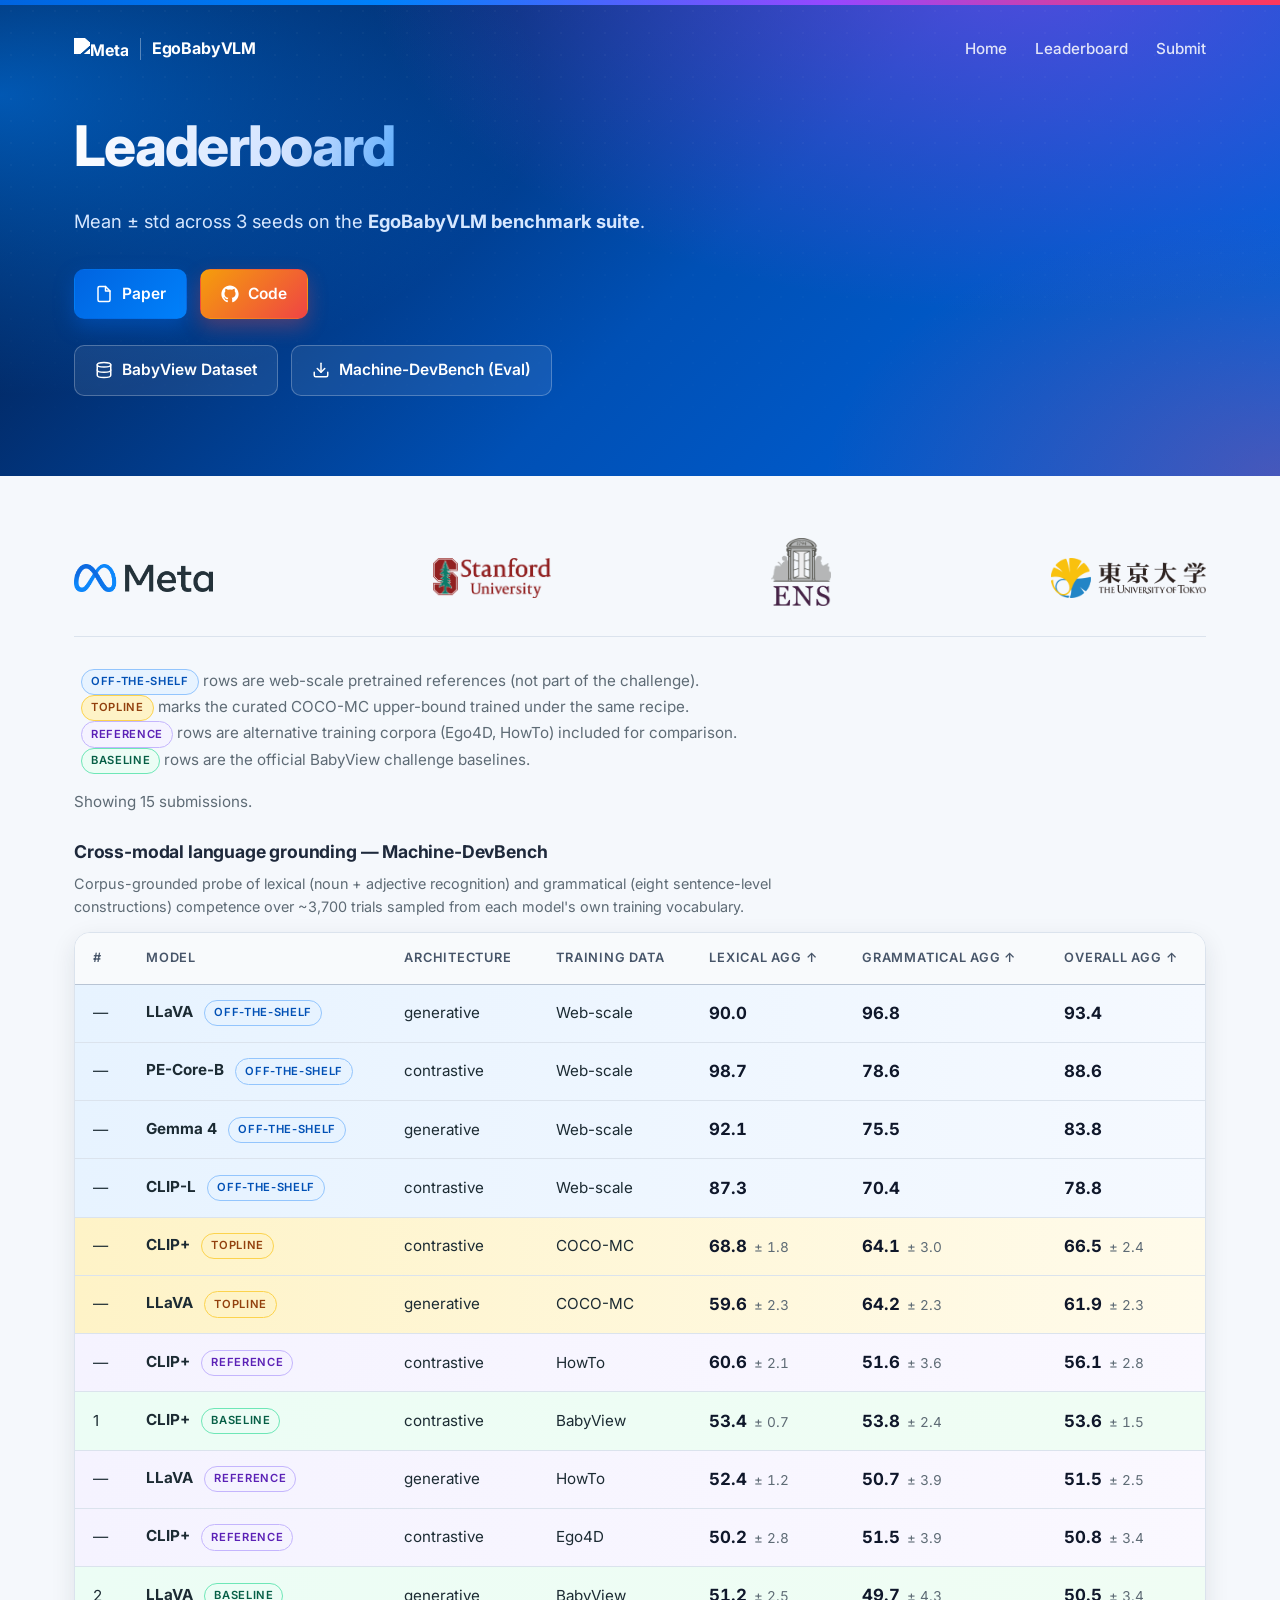
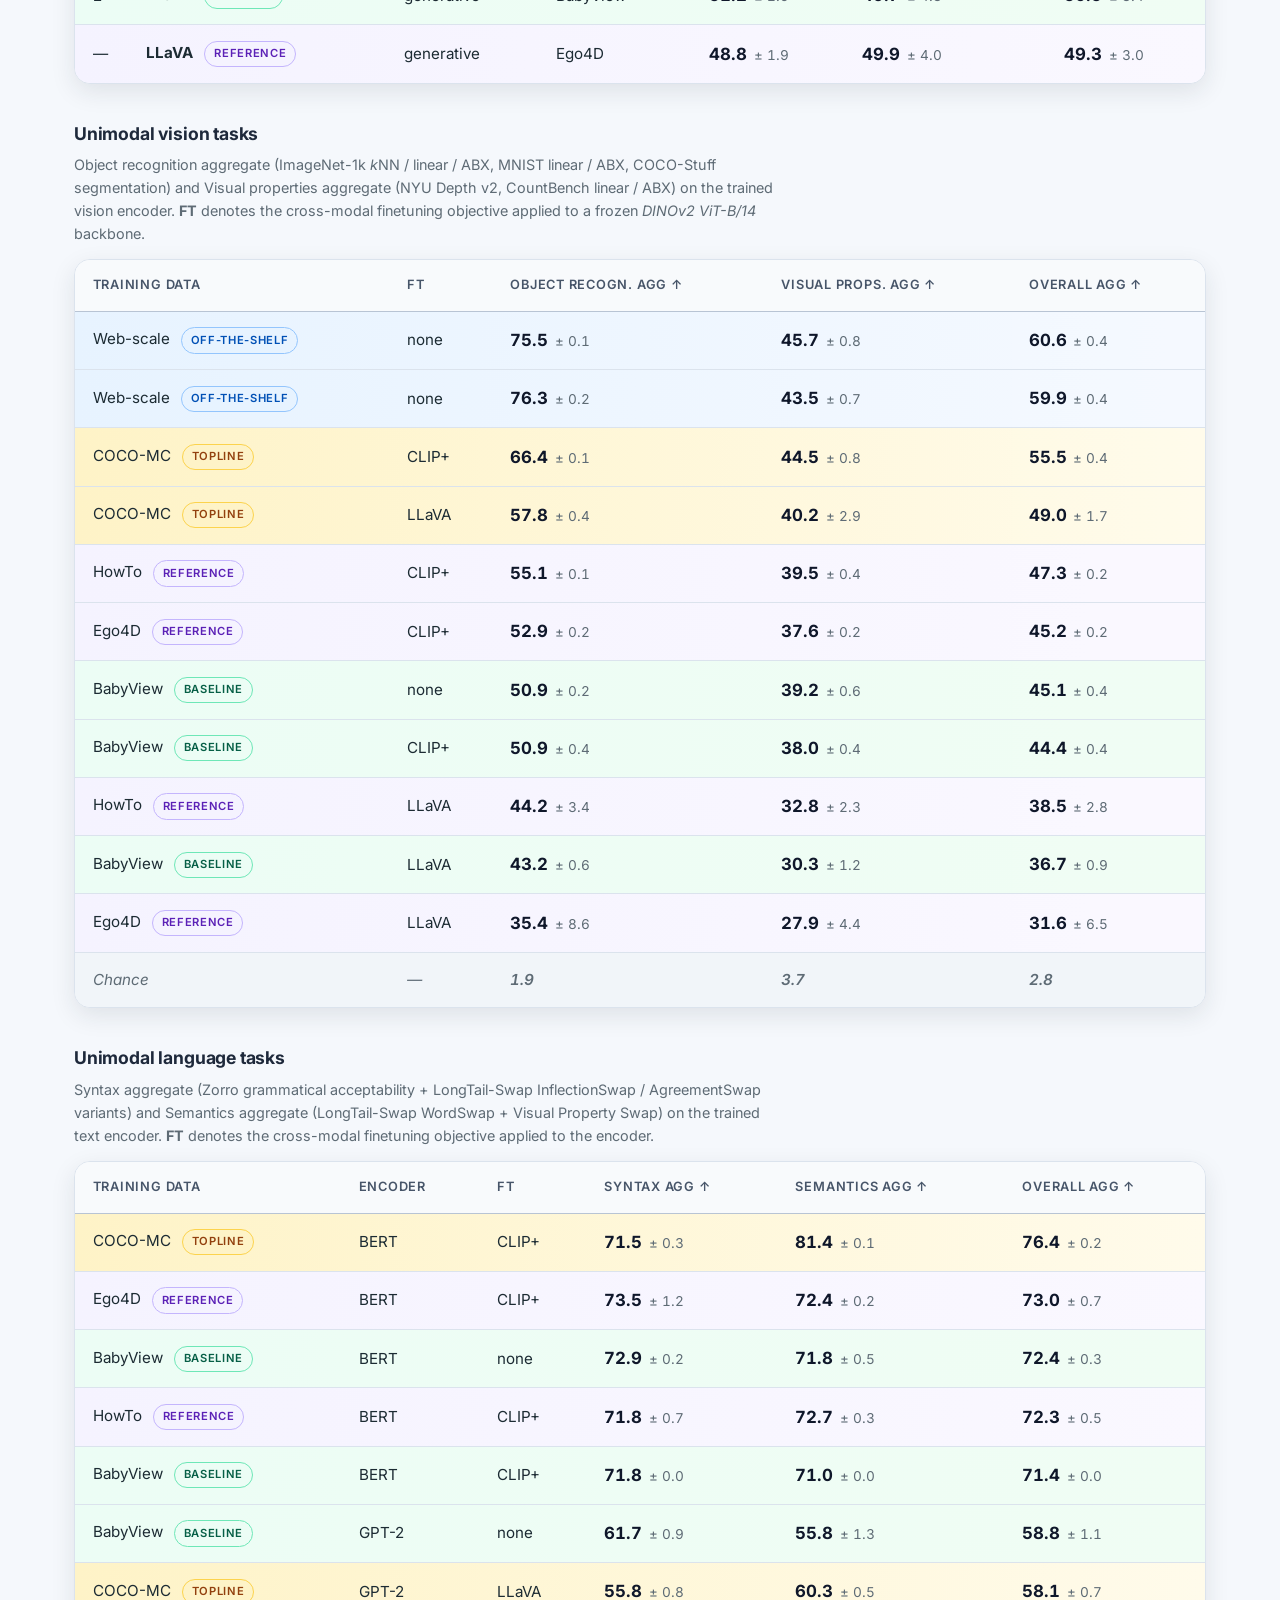
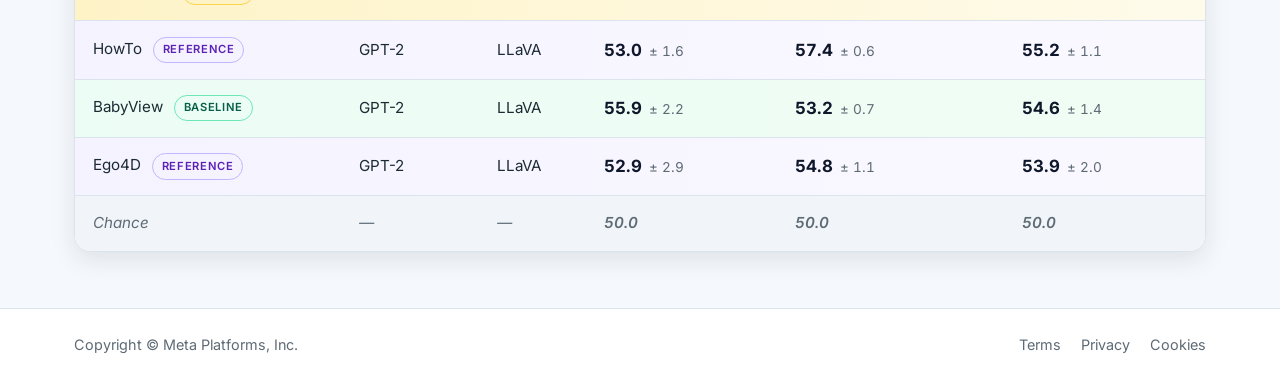
==== docs/leaderboard/leaderboard.html @ 33ce4982 "Initial public release of EgoBabyVLM Code, evaluation pipeline, baselines, and leaderboard infrastru" ====
<!DOCTYPE html>
<html lang="en">
<head>
  <meta charset="UTF-8" />
  <meta name="viewport" content="width=device-width, initial-scale=1.0" />
  <title>EgoBabyVLM Leaderboard</title>
  <link rel="preconnect" href="https://fonts.googleapis.com" />
  <link rel="preconnect" href="https://fonts.gstatic.com" crossorigin />
  <link href="https://fonts.googleapis.com/css2?family=Inter:wght@400;500;600;700;800&family=JetBrains+Mono:wght@400;500&display=swap" rel="stylesheet" />
  <link rel="stylesheet" href="style.css" />
</head>
<body>
  <header class="hero">
    <div class="hero-bg" aria-hidden="true"></div>
    <div class="container hero-inner">
      <nav class="topnav">
        <span class="brand">
          <img src="resources/logo_meta.svg" alt="Meta" class="brand-meta" />
          <span class="brand-divider" aria-hidden="true"></span>
          <span class="brand-name">EgoBabyVLM</span>
        </span>
        <div class="topnav-links">
          <a href="index.html">Home</a>
          <a href="leaderboard.html">Leaderboard</a>
          <a href="submit.html">Submit</a>
        </div>
      </nav>

      <div class="hero-content">
        <h1>Leaderboard</h1>
        <p class="tagline">
          Mean &plusmn; std across 3 seeds on the
          <strong>EgoBabyVLM benchmark suite</strong>.
        </p>
        <div class="cta-stack">
          <div class="cta">
            <a class="btn btn-primary" href="https://arxiv.org/abs/2605.19130" target="_blank" rel="noopener noreferrer">
              <svg viewBox="0 0 24 24" fill="none" stroke="currentColor" stroke-width="2" stroke-linecap="round" stroke-linejoin="round" aria-hidden="true"><path d="M14 2H6a2 2 0 0 0-2 2v16a2 2 0 0 0 2 2h12a2 2 0 0 0 2-2V8z"/><polyline points="14 2 14 8 20 8"/></svg>
              Paper
            </a>
            <a class="btn btn-github" href="https://github.com/facebookresearch/egobabyvlm" target="_blank" rel="noopener noreferrer">
              <svg viewBox="0 0 24 24" fill="currentColor" aria-hidden="true"><path d="M12 .5C5.73.5.5 5.73.5 12c0 5.08 3.29 9.39 7.86 10.91.58.11.79-.25.79-.56 0-.28-.01-1.02-.02-2-3.2.7-3.88-1.54-3.88-1.54-.52-1.33-1.28-1.69-1.28-1.69-1.05-.72.08-.7.08-.7 1.16.08 1.77 1.19 1.77 1.19 1.03 1.77 2.7 1.26 3.36.96.1-.75.4-1.26.73-1.55-2.55-.29-5.24-1.28-5.24-5.69 0-1.26.45-2.29 1.18-3.1-.12-.29-.51-1.46.11-3.05 0 0 .97-.31 3.18 1.18a11.04 11.04 0 0 1 5.79 0c2.21-1.49 3.18-1.18 3.18-1.18.62 1.59.23 2.76.11 3.05.74.81 1.18 1.84 1.18 3.1 0 4.42-2.69 5.4-5.25 5.68.41.36.78 1.07.78 2.16 0 1.56-.01 2.82-.01 3.2 0 .31.21.68.8.56C20.21 21.39 23.5 17.08 23.5 12 23.5 5.73 18.27.5 12 .5z"/></svg>
              Code
            </a>
          </div>
          <div class="cta">
            <a class="btn btn-secondary" href="https://databrary.org/volume/1882" target="_blank" rel="noopener noreferrer">
              <svg viewBox="0 0 24 24" fill="none" stroke="currentColor" stroke-width="2" stroke-linecap="round" stroke-linejoin="round" aria-hidden="true"><ellipse cx="12" cy="5" rx="9" ry="3"/><path d="M3 5v14c0 1.66 4 3 9 3s9-1.34 9-3V5"/><path d="M3 12c0 1.66 4 3 9 3s9-1.34 9-3"/></svg>
              BabyView Dataset
            </a>
            <a class="btn btn-secondary" href="https://github.com/facebookresearch/egobabyvlm/releases/download/Eval-Data/MachineDevBench.tar" download>
              <svg viewBox="0 0 24 24" fill="none" stroke="currentColor" stroke-width="2" stroke-linecap="round" stroke-linejoin="round" aria-hidden="true"><path d="M21 15v4a2 2 0 0 1-2 2H5a2 2 0 0 1-2-2v-4"/><polyline points="7 10 12 15 17 10"/><line x1="12" y1="15" x2="12" y2="3"/></svg>
              Machine-DevBench (Eval)
            </a>
          </div>
        </div>
      </div>
    </div>
  </header>

  <main class="container">
    <div class="org-strip" aria-label="Affiliations">
      <img src="resources/logo_meta.png" alt="Meta" class="logo-wide logo-meta" />
      <img src="resources/logo_stanford.png" alt="Stanford University" class="logo-wide" />
      <img src="resources/logo_ens.png" alt="École Normale Supérieure" class="logo-tall" />
      <img src="resources/logo_utokyo.png" alt="The University of Tokyo" class="logo-wide" />
    </div>
    <section id="leaderboard">
      <div class="section-head">
        <p class="muted">
          <span class="pill pill-offshelf">off-the-shelf</span> rows are web-scale pretrained
          references (not part of the challenge).<br/>
          <span class="pill pill-topline">topline</span>
          marks the curated COCO-MC upper-bound trained under the same recipe.<br />
          <span class="pill pill-reference">reference</span> rows are alternative training corpora
          (Ego4D, HowTo) included for comparison.<br/>
          <span class="pill pill-baseline">baseline</span>
          rows are the official BabyView challenge baselines.
        </p>
        <p class="muted" id="lb-status" style="margin-top: 0.5rem;">Loading submissions…</p>
      </div>

      <h3 class="table-title">Cross-modal language grounding — Machine-DevBench</h3>
      <p class="muted table-subtitle">
        Corpus-grounded probe of lexical (noun + adjective recognition) and
        grammatical (eight sentence-level constructions) competence over
        ~3,700 trials sampled from each model's own training vocabulary.
      </p>
      <div class="table-wrap">
        <table class="leaderboard">
          <thead>
            <tr>
              <th>#</th>
              <th>Model</th>
              <th>Architecture</th>
              <th>Training Data</th>
              <th>Lexical Agg ↑</th>
              <th>Grammatical Agg ↑</th>
              <th>Overall Agg ↑</th>
            </tr>
          </thead>
          <tbody id="lb-multimodal"></tbody>
        </table>
      </div>

      <h3 class="table-title">Unimodal vision tasks</h3>
      <p class="muted table-subtitle">
        Object recognition aggregate (ImageNet-1k <em>k</em>NN / linear / ABX,
        MNIST linear / ABX, COCO-Stuff segmentation) and Visual properties
        aggregate (NYU Depth v2, CountBench linear / ABX) on the trained vision
        encoder.
        <strong>FT</strong> denotes the cross-modal finetuning objective
        applied to a frozen <em>DINOv2 ViT-B/14</em> backbone.
      </p>
      <div class="table-wrap">
        <table class="leaderboard">
          <thead>
            <tr>
              <th>Training Data</th>
              <th>FT</th>
              <th>Object recogn. Agg ↑</th>
              <th>Visual props. Agg ↑</th>
              <th>Overall Agg ↑</th>
            </tr>
          </thead>
          <tbody id="lb-vision">
            <tr class="chance">
              <td>Chance</td>
              <td>—</td>
              <td><span class="score">1.9</span></td>
              <td><span class="score">3.7</span></td>
              <td><span class="score">2.8</span></td>
            </tr>
          </tbody>
        </table>
      </div>

      <h3 class="table-title">Unimodal language tasks</h3>
      <p class="muted table-subtitle">
        Syntax aggregate (Zorro grammatical acceptability + LongTail-Swap
        InflectionSwap / AgreementSwap variants) and Semantics aggregate
        (LongTail-Swap WordSwap + Visual Property Swap) on the trained text
        encoder. <strong>FT</strong> denotes the cross-modal finetuning
        objective applied to the encoder.
      </p>
      <div class="table-wrap">
        <table class="leaderboard">
          <thead>
            <tr>
              <th>Training Data</th>
              <th>Encoder</th>
              <th>FT</th>
              <th>Syntax Agg ↑</th>
              <th>Semantics Agg ↑</th>
              <th>Overall Agg ↑</th>
            </tr>
          </thead>
          <tbody id="lb-language">
            <tr class="chance">
              <td>Chance</td>
              <td>—</td>
              <td>—</td>
              <td><span class="score">50.0</span></td>
              <td><span class="score">50.0</span></td>
              <td><span class="score">50.0</span></td>
            </tr>
          </tbody>
        </table>
      </div>
    </section>
  </main>

  <footer>
    <div class="container footer-inner">
      <p class="footer-copyright">Copyright &copy; Meta Platforms, Inc.</p>
      <p class="footer-links">
        <a href="https://opensource.fb.com/legal/terms/" target="_blank" rel="noopener noreferrer">Terms</a>
        <a href="https://opensource.fb.com/legal/privacy/" target="_blank" rel="noopener noreferrer">Privacy</a>
        <a href="https://www.facebook.com/policies/cookies/" target="_blank" rel="noopener noreferrer">Cookies</a>
      </p>
    </div>
  </footer>

  <script>
    // -------------- Leaderboard renderer --------------
    // Loads submissions/index.json, then each submission JSON, and fills the
    // three leaderboard tables.

    const SUBMISSIONS_DIR = "submissions/";
    const STATUS = document.getElementById("lb-status");

    function el(tag, attrs, ...children) {
      const e = document.createElement(tag);
      if (attrs) {
        for (const [k, v] of Object.entries(attrs)) {
          if (v == null) continue;
          if (k === "class") e.className = v;
          else if (k === "html") e.innerHTML = v;
          else e.setAttribute(k, v);
        }
      }
      for (const c of children) {
        if (c == null) continue;
        e.appendChild(typeof c === "string" ? document.createTextNode(c) : c);
      }
      return e;
    }

    // Render a value like "53.4 ± 0.7" as bold score + faded std.
    function scoreCell(value) {
      const td = document.createElement("td");
      if (value == null || value === "" || value === "—") {
        td.textContent = "—";
        return td;
      }
      const str = String(value);
      const m = str.match(/^\s*([\d.]+)\s*(?:±\s*([\d.]+))?\s*$/);
      if (m) {
        td.appendChild(el("span", { class: "score" }, m[1]));
        if (m[2]) {
          td.appendChild(document.createTextNode(" "));
          td.appendChild(el("span", { class: "std" }, "± " + m[2]));
        }
      } else {
        td.appendChild(el("span", { class: "score" }, str));
      }
      return td;
    }

    // Extract the numeric mean from a score string like "53.4 ± 0.7" or "78.8".
    // Returns -Infinity on null/missing so missing rows sort to the bottom.
    function scoreVal(value) {
      if (value == null || value === "" || value === "—") return -Infinity;
      const m = String(value).match(/^\s*([\d.]+)/);
      return m ? parseFloat(m[1]) : -Infinity;
    }

    function pillFor(category) {
      const map = {
        baseline: "baseline",
        topline: "topline",
        offshelf: "off-the-shelf",
        reference: "reference",
      };
      const label = map[category] || category;
      return el("span", { class: `pill pill-${category}` }, label);
    }

    function modelCell(sub) {
      const td = document.createElement("td");
      td.appendChild(el("strong", null, sub.model));
      td.appendChild(document.createTextNode(" "));
      td.appendChild(pillFor(sub.category));
      return td;
    }

    function tdLabelWithPill(label, category) {
      const td = document.createElement("td");
      td.appendChild(document.createTextNode(label + " "));
      td.appendChild(pillFor(category));
      return td;
    }

    function renderMultimodal(subs) {
      const tbody = document.getElementById("lb-multimodal");
      tbody.innerHTML = "";
      // Sort by Overall Agg descending; baseline rank follows the sorted order.
      const ranked = subs
        .filter(s => s.multimodal)
        .sort((a, b) => scoreVal(b.multimodal.overall) - scoreVal(a.multimodal.overall));
      let baselineRank = 0;
      for (const sub of ranked) {
        const m = sub.multimodal;
        const tr = el("tr", { class: sub.category });
        let rankLabel = "—";
        if (sub.category === "baseline") rankLabel = String(++baselineRank);
        tr.appendChild(el("td", null, rankLabel));
        tr.appendChild(modelCell(sub));
        tr.appendChild(el("td", null, sub.architecture || "—"));
        tr.appendChild(el("td", null, sub.training_data || "—"));
        tr.appendChild(scoreCell(m.lexical));
        tr.appendChild(scoreCell(m.grammatical));
        tr.appendChild(scoreCell(m.overall));
        tbody.appendChild(tr);
      }
    }

    function renderVision(subs) {
      const tbody = document.getElementById("lb-vision");
      // Detach the hardcoded chance row so we can re-anchor it at the bottom
      // after sorting the dynamic rows.
      const chanceRow = tbody.querySelector("tr.chance");
      if (chanceRow) chanceRow.remove();
      // Flatten subs into one row per (sub, vision-entry), then sort by overall desc.
      const rows = [];
      for (const sub of subs) {
        if (!sub.vision) continue;
        for (const v of sub.vision) rows.push({ sub, v });
      }
      rows.sort((a, b) => scoreVal(b.v.overall) - scoreVal(a.v.overall));
      for (const { sub, v } of rows) {
        const tr = el("tr", { class: sub.category });
        tr.appendChild(tdLabelWithPill(sub.training_data, sub.category));
        tr.appendChild(el("td", null, v.ft || "—"));
        tr.appendChild(scoreCell(v.object_recognition));
        tr.appendChild(scoreCell(v.visual_properties));
        tr.appendChild(scoreCell(v.overall));
        tbody.appendChild(tr);
      }
      if (chanceRow) tbody.appendChild(chanceRow);
    }

    function renderLanguage(subs) {
      const tbody = document.getElementById("lb-language");
      const chanceRow = tbody.querySelector("tr.chance");
      if (chanceRow) chanceRow.remove();
      const rows = [];
      for (const sub of subs) {
        if (!sub.language) continue;
        for (const l of sub.language) rows.push({ sub, l });
      }
      rows.sort((a, b) => scoreVal(b.l.overall) - scoreVal(a.l.overall));
      for (const { sub, l } of rows) {
        const tr = el("tr", { class: sub.category });
        tr.appendChild(tdLabelWithPill(sub.training_data, sub.category));
        tr.appendChild(el("td", null, l.encoder || "—"));
        tr.appendChild(el("td", null, l.ft || "—"));
        tr.appendChild(scoreCell(l.syntax));
        tr.appendChild(scoreCell(l.semantics));
        tr.appendChild(scoreCell(l.overall));
        tbody.appendChild(tr);
      }
      if (chanceRow) tbody.appendChild(chanceRow);
    }

    async function loadAll() {
      try {
        const idxRes = await fetch(SUBMISSIONS_DIR + "index.json", { cache: "no-cache" });
        if (!idxRes.ok) throw new Error("index.json: " + idxRes.status);
        const idx = await idxRes.json();
        const files = idx.submissions || [];

        const subs = await Promise.all(
          files.map(async (f) => {
            const r = await fetch(SUBMISSIONS_DIR + f, { cache: "no-cache" });
            if (!r.ok) throw new Error(f + ": " + r.status);
            return r.json();
          })
        );

        renderMultimodal(subs);
        renderVision(subs);
        renderLanguage(subs);

        STATUS.textContent = `Showing ${subs.length} submissions.`;
      } catch (err) {
        STATUS.innerHTML =
          '<strong style="color:#b91c1c;">Failed to load submissions:</strong> ' +
          (err && err.message ? err.message : err) +
          '. If you opened this file directly, serve the folder over HTTP (e.g., <code>python3 -m http.server</code>) ' +
          'because browsers block <code>fetch()</code> on <code>file://</code> URLs.';
        console.error(err);
      }
    }

    loadAll();
  </script>
</body>
</html>
---- docs/leaderboard/style.css ----
/*
 * Copyright (c) Meta Platforms, Inc. and affiliates.
 * All rights reserved.
 *
 * This source code is licensed under the license found in the
 * LICENSE file in the root directory of this source tree.
 */

:root {
  /* Meta brand palette — see https://about.meta.com/brand/. */
  --meta-blue: #0064e0;
  --meta-blue-light: #0081fb;
  --meta-blue-deep: #0050b5;
  --meta-purple: #9747ff;
  --meta-pink: #fe385c;
  --meta-soft-blue: #e7f3ff;
  --meta-ink: #1c2b33;

  --bg: #f5f8fc;
  --surface: #ffffff;
  --fg: var(--meta-ink);
  --muted: #5e6b75;
  --border: #dbe3ed;
  --border-strong: #b8c4d4;
  --accent: var(--meta-blue);
  --accent-2: var(--meta-blue-light);
  --accent-soft: var(--meta-soft-blue);
  --topline-bg: #fef3c7;
  --topline-border: #fcd34d;
  --topline-text: #92400e;
  --baseline-bg: #ecfdf5;
  --baseline-border: #6ee7b7;
  --baseline-text: #065f46;
  --offshelf-bg: var(--meta-soft-blue);
  --offshelf-border: #93c5fd;
  --offshelf-text: #0050b5;
  --reference-bg: #f5f3ff;
  --reference-border: #c4b5fd;
  --reference-text: #5b21b6;
  --chance-bg: #f1f5f9;
  --shadow-sm: 0 1px 2px rgba(28, 43, 51, 0.08);
  --shadow-md: 0 8px 24px rgba(28, 43, 51, 0.10);
  --shadow-lg: 0 24px 48px -12px rgba(0, 100, 224, 0.22);
}

* { box-sizing: border-box; }

html { scroll-behavior: smooth; }

body {
  margin: 0;
  font-family: "Inter", -apple-system, BlinkMacSystemFont, "Segoe UI", Roboto,
    Helvetica, Arial, sans-serif;
  color: var(--fg);
  background: var(--bg);
  line-height: 1.6;
  -webkit-font-smoothing: antialiased;
  -moz-osx-font-smoothing: grayscale;
}

/* Top branded accent stripe — Meta infinity gradient on every page. */
body::before {
  content: "";
  position: fixed;
  top: 0;
  left: 0;
  right: 0;
  height: 5px;
  background: linear-gradient(90deg,
    var(--meta-blue) 0%,
    var(--meta-blue-light) 30%,
    var(--meta-purple) 65%,
    var(--meta-pink) 100%);
  z-index: 100;
  pointer-events: none;
}

.container {
  max-width: 1180px;
  margin: 0 auto;
  padding: 0 1.5rem;
}

/* ---------- Hero ---------- */
.hero {
  position: relative;
  color: #fff;
  padding: 2rem 0 5rem;
  margin-bottom: 3rem;
  overflow: hidden;
  isolation: isolate;
}

.hero-bg {
  position: absolute;
  inset: 0;
  background:
    radial-gradient(1100px 600px at 80% -10%, rgba(151, 71, 255, 0.55), transparent 60%),
    radial-gradient(900px 500px at 0% 20%, rgba(0, 129, 251, 0.6), transparent 60%),
    radial-gradient(700px 400px at 100% 100%, rgba(254, 56, 92, 0.28), transparent 65%),
    linear-gradient(135deg, #03143a 0%, #0050b5 55%, #0064e0 100%);
  z-index: -1;
}

.hero-bg::after {
  content: "";
  position: absolute;
  inset: 0;
  background-image:
    radial-gradient(rgba(255, 255, 255, 0.08) 1px, transparent 1px);
  background-size: 22px 22px;
  opacity: 0.4;
  mask-image: linear-gradient(to bottom, black 30%, transparent 100%);
}

.topnav {
  display: flex;
  justify-content: space-between;
  align-items: center;
  padding: 0.25rem 0 2.5rem;
}

/* ---------- Affiliations / org logo strip ---------- */
/* Placed on the light section between the hero and main content so the
   logos display in their original colors without needing a white pill. */
.org-strip {
  display: flex;
  align-items: center;
  justify-content: space-between;
  flex-wrap: wrap;
  gap: 1.75rem 2.5rem;
  padding: 1.25rem 0 1.5rem;
  margin: 0 0 2rem;
  border-bottom: 1px solid var(--border);
}

.org-strip img {
  display: block;
  width: auto;
  object-fit: contain;
  flex: 0 0 auto;
  opacity: 0.95;
  transition: opacity 0.15s ease;
}

.org-strip img:hover { opacity: 1; }

/* Wide horizontal text logos (Meta, Stanford, UTokyo). */
.org-strip img.logo-wide { height: 40px; }

/* The Meta wordmark is visually heavier than the other wide logos at the
   same height; shrink it slightly so the strip reads more evenly. */
.org-strip img.logo-wide.logo-meta { height: 28px; }

/* Tall / square logos (ENS). Nudged up a few px so its visual center
   aligns better with the wide wordmarks. */
.org-strip img.logo-tall { height: 68px; transform: translateY(-6px); }

.brand {
  display: inline-flex;
  align-items: center;
  gap: 0.7rem;
  font-weight: 700;
  letter-spacing: -0.01em;
  color: #fff;
  text-decoration: none;
}

.brand-meta {
  height: 22px;
  width: auto;
  display: block;
  /* Force the Meta wordmark to white so it reads on the dark hero. */
  filter: brightness(0) invert(1);
}

.brand-divider {
  display: inline-block;
  width: 1px;
  height: 22px;
  background: rgba(255, 255, 255, 0.35);
}

.brand-name { font-size: 1rem; font-weight: 700; }

.topnav-links a {
  color: rgba(255, 255, 255, 0.85);
  text-decoration: none;
  margin-left: 1.5rem;
  font-weight: 500;
  font-size: 0.95rem;
  transition: color 0.15s ease;
}
.topnav-links a:hover { color: #fff; }

.hero-content { max-width: 760px; }

/* Wider variant for landing-page hero (less vertical space). */
.hero-content-wide { max-width: 1040px; }
.hero-content-wide .tagline,
.hero-content-wide .paper-subtitle,
.hero-content-wide .authors,
.hero-content-wide .affiliations,
.hero-content-wide .contrib-notes { max-width: 100%; }

.hero h1 {
  font-size: clamp(2.25rem, 4.5vw, 3.5rem);
  margin: 0 0 1rem;
  letter-spacing: -0.03em;
  font-weight: 800;
  background: linear-gradient(110deg,
    #ffffff 0%,
    #cfe1ff 30%,
    var(--meta-blue-light) 55%,
    var(--meta-purple) 80%,
    var(--meta-pink) 100%);
  -webkit-background-clip: text;
  background-clip: text;
  color: transparent;
}

.tagline {
  font-size: 1.15rem;
  color: #d6e7ff;
  margin: 0 0 2rem;
  max-width: 60ch;
}

.paper-subtitle {
  font-size: 1.05rem;
  color: #b8d4ff;
  font-style: italic;
  margin: -0.5rem 0 1.25rem;
  max-width: 70ch;
  font-weight: 500;
}

/* ---------- Authors / affiliations ---------- */
.authors {
  margin: 0 0 0.85rem;
  font-size: 0.98rem;
  color: #e0edff;
  line-height: 1.7;
  max-width: 78ch;
}

.authors .author {
  display: inline;
  margin-right: 0.55rem;
  white-space: nowrap;
}

.authors .author a {
  color: #8fb8ff;
  text-decoration: none;
  border-bottom: 1px dotted rgba(143, 184, 255, 0.5);
}
.authors .author a:hover { color: #fff; border-bottom-color: #fff; }

.authors sup,
.affiliations sup,
.contrib-notes sup {
  font-size: 0.7em;
  color: #b8d4ff;
  margin-left: 0.05em;
}

.affiliations {
  display: flex;
  flex-wrap: wrap;
  gap: 0.25rem 1.1rem;
  font-size: 0.86rem;
  color: #b8d4ff;
  margin: 0 0 0.5rem;
  max-width: 78ch;
}

.contrib-notes {
  display: flex;
  flex-wrap: wrap;
  gap: 0.25rem 1.1rem;
  font-size: 0.82rem;
  color: rgba(184, 212, 255, 0.85);
  margin: 0 0 1.75rem;
  max-width: 78ch;
}

.contrib-notes a {
  color: #b8d4ff;
}
.contrib-notes a:hover { color: #fff; }

.cta {
  display: flex;
  flex-wrap: wrap;
  gap: 0.85rem;
  align-items: center;
}

/* Stack of CTA rows (e.g. row 1: Paper/Code/Leaderboard, row 2: datasets). */
.cta-stack {
  display: flex;
  flex-direction: column;
  gap: 1.6rem;
}

.btn {
  display: inline-flex;
  align-items: center;
  gap: 0.55rem;
  padding: 0.75rem 1.25rem;
  border-radius: 10px;
  font-weight: 600;
  font-size: 0.97rem;
  text-decoration: none;
  border: 1px solid transparent;
  transition: transform 0.12s ease, box-shadow 0.12s ease, background 0.15s ease;
}

.btn svg { width: 18px; height: 18px; }

.btn-primary {
  background: linear-gradient(135deg, var(--meta-blue) 0%, var(--meta-blue-light) 100%);
  color: #fff;
  box-shadow: 0 8px 20px rgba(0, 100, 224, 0.4);
}

.btn-primary:hover {
  transform: translateY(-1px);
  box-shadow: 0 12px 28px rgba(0, 100, 224, 0.55);
}

.btn-secondary {
  background: rgba(255, 255, 255, 0.08);
  color: #fff;
  border-color: rgba(255, 255, 255, 0.25);
}

.btn-secondary:hover {
  background: rgba(255, 255, 255, 0.16);
}

.btn-github {
  background: linear-gradient(135deg, #f59e0b, #ef4444);
  color: #fff;
  box-shadow: 0 8px 20px rgba(239, 68, 68, 0.32);
}

.btn-github:hover {
  transform: translateY(-1px);
  box-shadow: 0 12px 28px rgba(239, 68, 68, 0.42);
}

.btn-leaderboard {
  position: relative;
  overflow: hidden;
  background:
    linear-gradient(180deg, rgba(255, 255, 255, 0.18) 0%, rgba(255, 255, 255, 0) 55%),
    linear-gradient(135deg, var(--meta-blue-light) 0%, var(--meta-purple) 55%, var(--meta-pink) 100%);
  color: #fff;
  border: 1px solid rgba(255, 255, 255, 0.28);
  box-shadow:
    0 10px 24px rgba(0, 129, 251, 0.35),
    0 2px 6px rgba(254, 56, 92, 0.25),
    inset 0 1px 0 rgba(255, 255, 255, 0.35);
  text-shadow: 0 1px 1px rgba(15, 23, 42, 0.18);
}

.btn-leaderboard svg {
  filter: drop-shadow(0 1px 1px rgba(15, 23, 42, 0.25));
}

.btn-leaderboard::after {
  content: "";
  position: absolute;
  inset: 0;
  border-radius: inherit;
  background: linear-gradient(120deg, transparent 30%, rgba(255, 255, 255, 0.35) 50%, transparent 70%);
  background-size: 200% 100%;
  background-position: 200% 0;
  opacity: 0;
  transition: opacity 0.2s ease, background-position 0.6s ease;
  pointer-events: none;
}

.btn-leaderboard:hover {
  transform: translateY(-2px);
  box-shadow:
    0 16px 34px rgba(151, 71, 255, 0.45),
    0 4px 10px rgba(254, 56, 92, 0.35),
    inset 0 1px 0 rgba(255, 255, 255, 0.45);
}

.btn-leaderboard:hover::after {
  opacity: 1;
  background-position: -50% 0;
}

.hero-stats {
  display: flex;
  gap: 2.25rem;
  margin-top: 2.5rem;
  padding-top: 1.75rem;
  border-top: 1px solid rgba(255, 255, 255, 0.12);
}

.stat { display: flex; flex-direction: column; }
.stat-value {
  font-size: 1.65rem;
  font-weight: 700;
  color: #fff;
  letter-spacing: -0.02em;
}
.stat-label {
  font-size: 0.82rem;
  color: rgba(184, 212, 255, 0.85);
  letter-spacing: 0.04em;
  text-transform: uppercase;
}

/* ---------- Sections ---------- */
main { padding-bottom: 4rem; }

section { margin-bottom: 3.5rem; }

h2 {
  font-size: 1.75rem;
  font-weight: 700;
  letter-spacing: -0.02em;
  margin: 0 0 1rem;
}

h3 {
  font-size: 1.05rem;
  font-weight: 600;
  margin: 0 0 0.5rem;
  color: #1e293b;
}

p { margin: 0 0 1rem; }

.muted { color: var(--muted); font-size: 0.95rem; }

code {
  background: var(--accent-soft);
  color: var(--meta-blue-deep);
  padding: 0.12rem 0.4rem;
  border-radius: 5px;
  font-size: 0.88em;
  font-family: "JetBrains Mono", ui-monospace, SFMono-Regular, Menlo, monospace;
}

a { color: var(--accent); }

.card {
  background: var(--surface);
  border: 1px solid var(--border);
  border-left: 4px solid var(--meta-blue);
  border-radius: 16px;
  padding: 1.75rem 2rem;
  box-shadow: var(--shadow-sm);
  min-width: 0;
}

.card pre {
  max-width: 100%;
  box-sizing: border-box;
  overflow-x: auto;
  background: #0f172a;
  color: #e2e8f0;
  padding: 0.85rem 1rem;
  border-radius: 10px;
  font-family: "JetBrains Mono", monospace;
  font-size: 0.86rem;
  margin: 0.85rem 0;
}

.card pre.compact { font-size: 0.82rem; }

.section-head { margin-bottom: 1.25rem; }

/* ---------- Steps ---------- */
.steps {
  display: grid;
  grid-template-columns: repeat(auto-fit, minmax(220px, 1fr));
  gap: 1rem;
}

.step {
  background: var(--surface);
  border: 1px solid var(--border);
  border-radius: 14px;
  padding: 1.4rem 1.4rem 1.5rem;
  box-shadow: var(--shadow-sm);
  transition: transform 0.15s ease, box-shadow 0.15s ease, border-color 0.15s ease;
  /* Grid tracks default to min-content width, which lets long unbreakable
     strings (e.g. <code>core/protocols/feature_extractor.py</code>) push
     the card past its column. Setting min-width: 0 + overflow-wrap:
     anywhere lets the text wrap mid-token when needed. */
  min-width: 0;
  overflow-wrap: anywhere;
}

.step code {
  word-break: break-word;
}

.step:hover {
  transform: translateY(-2px);
  box-shadow: var(--shadow-md);
  border-color: var(--border-strong);
}

.step-num {
  display: inline-grid;
  place-items: center;
  width: 32px;
  height: 32px;
  border-radius: 8px;
  background: linear-gradient(135deg, var(--meta-blue) 0%, var(--meta-blue-light) 100%);
  color: #fff;
  font-weight: 700;
  font-size: 0.9rem;
  margin-bottom: 0.85rem;
  box-shadow: 0 4px 10px rgba(0, 100, 224, 0.35);
}

.step p {
  font-size: 0.93rem;
  color: #334155;
  margin: 0;
}

/* ---------- Leaderboard ---------- */
.table-wrap {
  background: var(--surface);
  border: 1px solid var(--border);
  border-radius: 16px;
  box-shadow: var(--shadow-md);
  overflow: hidden;
}

table.leaderboard {
  width: 100%;
  border-collapse: collapse;
  font-size: 0.95rem;
}

table.leaderboard th,
table.leaderboard td {
  padding: 0.95rem 1.1rem;
  text-align: left;
  border-bottom: 1px solid var(--border);
  vertical-align: middle;
}

table.leaderboard tbody tr:last-child td { border-bottom: none; }

table.leaderboard thead th {
  background: #f8fafc;
  font-weight: 600;
  color: #475569;
  font-size: 0.8rem;
  letter-spacing: 0.06em;
  text-transform: uppercase;
  border-bottom: 1px solid var(--border-strong);
}

table.leaderboard tbody tr {
  transition: background 0.12s ease;
}

table.leaderboard tbody tr:hover { background: #f8fafc; }

tr.topline {
  background: linear-gradient(90deg, var(--topline-bg) 0%, #fffbeb 100%);
}
tr.topline:hover { background: #fde68a; }

tr.baseline {
  background: linear-gradient(90deg, var(--baseline-bg) 0%, #f0fdf4 100%);
}
tr.baseline:hover { background: #d1fae5; }

tr.offshelf {
  background: linear-gradient(90deg, var(--offshelf-bg) 0%, #f5f9ff 100%);
}
tr.offshelf:hover { background: #dbeafe; }

tr.reference {
  background: linear-gradient(90deg, var(--reference-bg) 0%, #faf8ff 100%);
}
tr.reference:hover { background: #ede9fe; }

tr.chance {
  background: var(--chance-bg);
  color: var(--muted);
  font-style: italic;
}
tr.chance .score { color: var(--muted); font-weight: 600; font-size: 0.95rem; }

.score {
  font-weight: 700;
  font-size: 1.05rem;
  color: #0f172a;
  font-variant-numeric: tabular-nums;
}

.std {
  color: var(--muted);
  font-size: 0.85rem;
  margin-left: 0.15rem;
  font-variant-numeric: tabular-nums;
}

.pill {
  display: inline-block;
  font-size: 0.7rem;
  font-weight: 600;
  letter-spacing: 0.06em;
  text-transform: uppercase;
  padding: 0.2rem 0.55rem;
  border-radius: 999px;
  margin-left: 0.45rem;
  vertical-align: middle;
  border: 1px solid;
}

.pill-topline {
  background: var(--topline-bg);
  color: var(--topline-text);
  border-color: var(--topline-border);
}

.pill-baseline {
  background: var(--baseline-bg);
  color: var(--baseline-text);
  border-color: var(--baseline-border);
}

.pill-offshelf {
  background: var(--offshelf-bg);
  color: var(--offshelf-text);
  border-color: var(--offshelf-border);
}

.pill-reference {
  background: var(--reference-bg);
  color: var(--reference-text);
  border-color: var(--reference-border);
}

/* ---------- Table titles ---------- */
.table-title {
  font-size: 1.1rem;
  font-weight: 700;
  color: #1e293b;
  margin: 2.25rem 0 0.35rem;
  letter-spacing: -0.01em;
}

#leaderboard .table-title:first-of-type { margin-top: 1.5rem; }

.table-subtitle {
  margin: 0 0 0.85rem;
  font-size: 0.9rem;
  max-width: 78ch;
}

/* ---------- Submit list ---------- */
#submit ul {
  margin: 0.5rem 0 0.75rem;
  padding-left: 1.2rem;
}

/* ---------- Eval families list (About card) ---------- */
.eval-families {
  list-style: none;
  padding: 0;
  margin: 0.75rem 0 1.25rem;
  display: grid;
  gap: 0.85rem;
}

.eval-families > li {
  background: #f8fafc;
  border: 1px solid var(--border);
  border-left: 3px solid var(--meta-blue);
  border-radius: 10px;
  padding: 0.85rem 1.1rem;
}

.eval-families > li > strong {
  display: block;
  font-size: 1rem;
  color: var(--meta-blue-deep);
  margin-bottom: 0.4rem;
}

.eval-families ul {
  list-style: none;
  padding: 0;
  margin: 0;
  display: grid;
  gap: 0.25rem;
}

.eval-families ul li {
  font-size: 0.93rem;
  color: #334155;
  line-height: 1.55;
}

.eval-families .grp {
  font-weight: 600;
  color: #1e293b;
  margin-right: 0.25rem;
}

.eval-families .eval-note {
  margin: 0.55rem 0 0;
  font-size: 0.85rem;
  color: var(--muted);
  font-style: italic;
}

/* ---------- Footer ---------- */
footer {
  border-top: 1px solid var(--border);
  padding: 1.5rem 0;
  background: var(--surface);
}

.footer-inner {
  display: flex;
  flex-wrap: wrap;
  align-items: center;
  justify-content: space-between;
  gap: 0.6rem 1.5rem;
}

.footer-copyright {
  font-size: 0.9rem;
  color: var(--muted);
}

.footer-links {
  display: flex;
  flex-wrap: wrap;
  gap: 0.25rem 1.25rem;
  font-size: 0.9rem;
  color: var(--muted);
}

.footer-links a {
  color: var(--muted);
  text-decoration: none;
}

.footer-links a:hover {
  color: var(--meta-blue);
  text-decoration: underline;
}

footer p { margin: 0; font-size: 0.9rem; color: var(--muted); }

/* ---------- Responsive ---------- */
@media (max-width: 720px) {
  .topnav { padding-bottom: 1.75rem; }
  .topnav-links a { margin-left: 0.95rem; font-size: 0.88rem; }
  .brand-name { display: none; }

  .org-strip { gap: 1rem 1.25rem; padding: 0.6rem 0.9rem; justify-content: center; }
  .org-strip img.logo-wide { height: 26px; }
  .org-strip img.logo-wide.logo-meta { height: 19px; }
  .org-strip img.logo-tall { height: 44px; transform: translateY(-4px); }

  .hero { padding: 1.5rem 0 4rem; }
  .hero-stats { gap: 1.5rem; }
  .stat-value { font-size: 1.35rem; }

  table.leaderboard { font-size: 0.85rem; }
  table.leaderboard th, table.leaderboard td { padding: 0.7rem 0.6rem; }
  .table-wrap { border-radius: 12px; overflow-x: auto; }

  .card { padding: 1.4rem 1.25rem; }
}
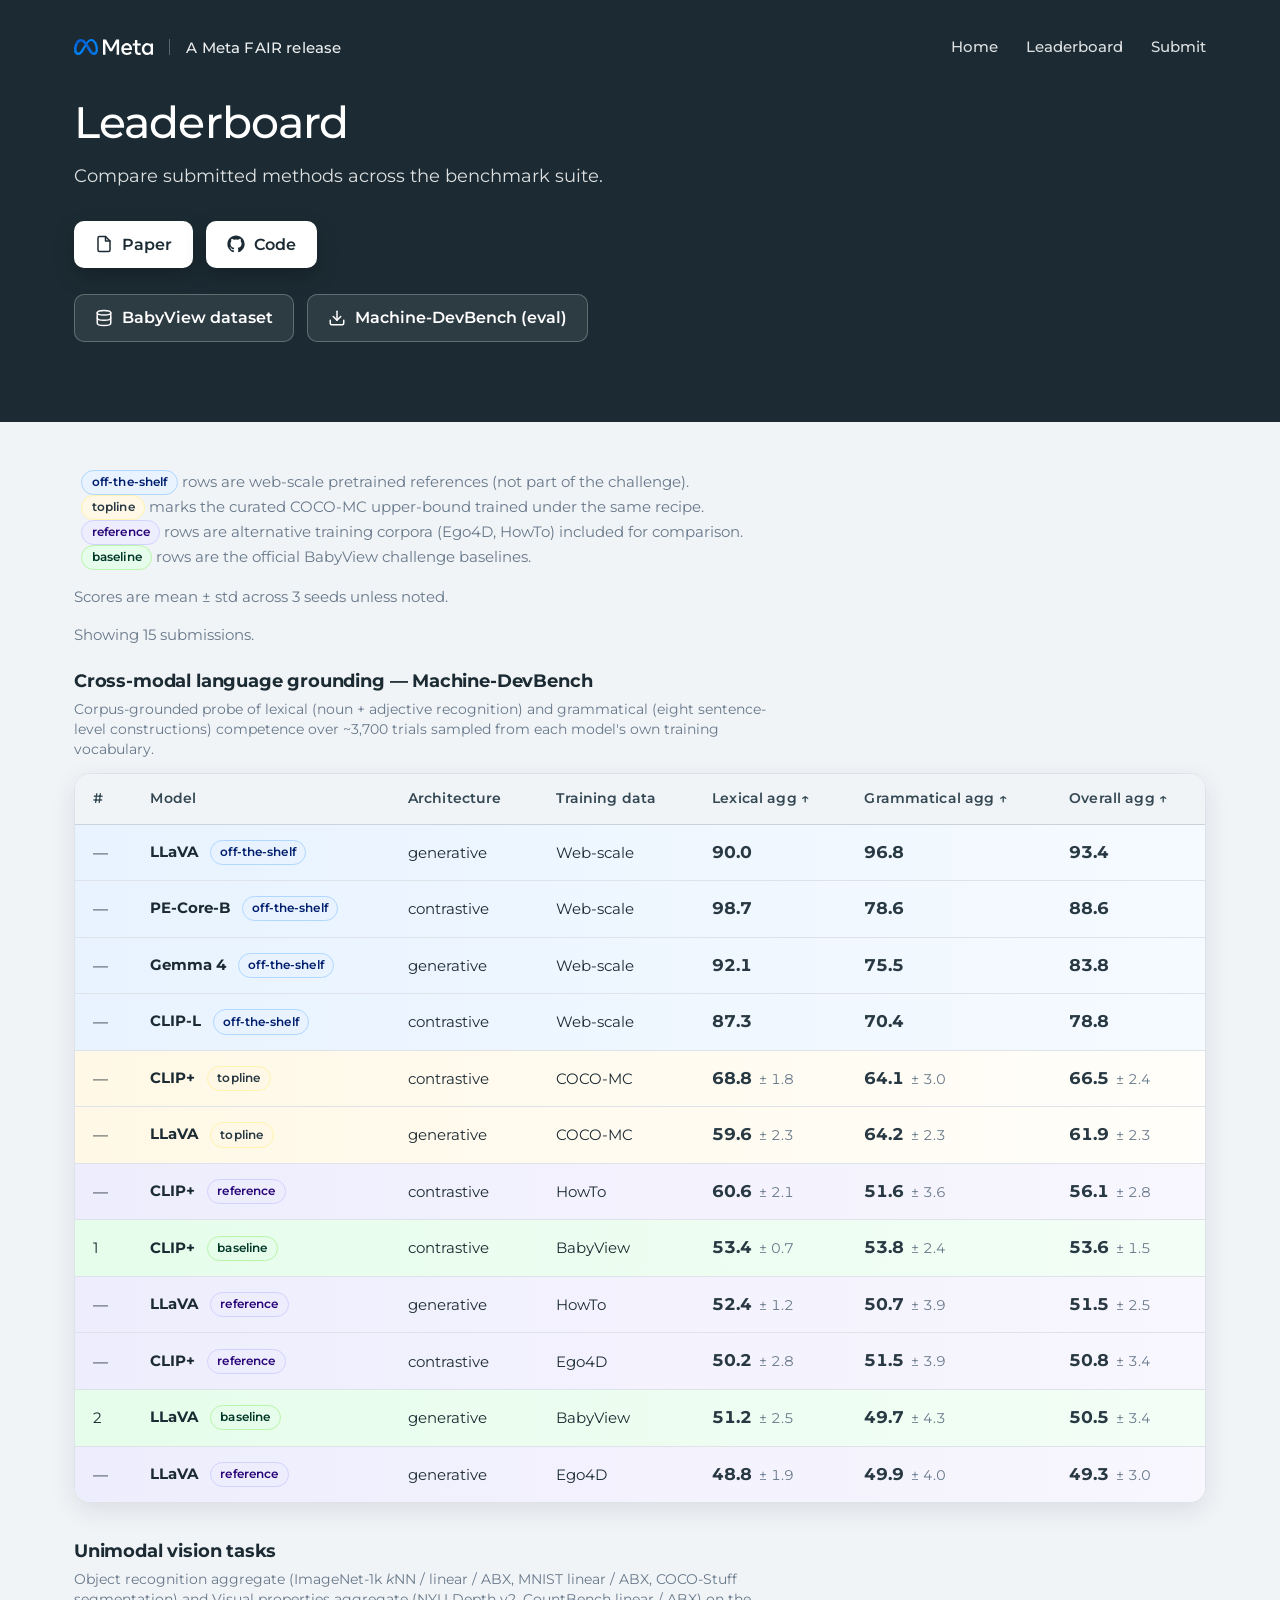
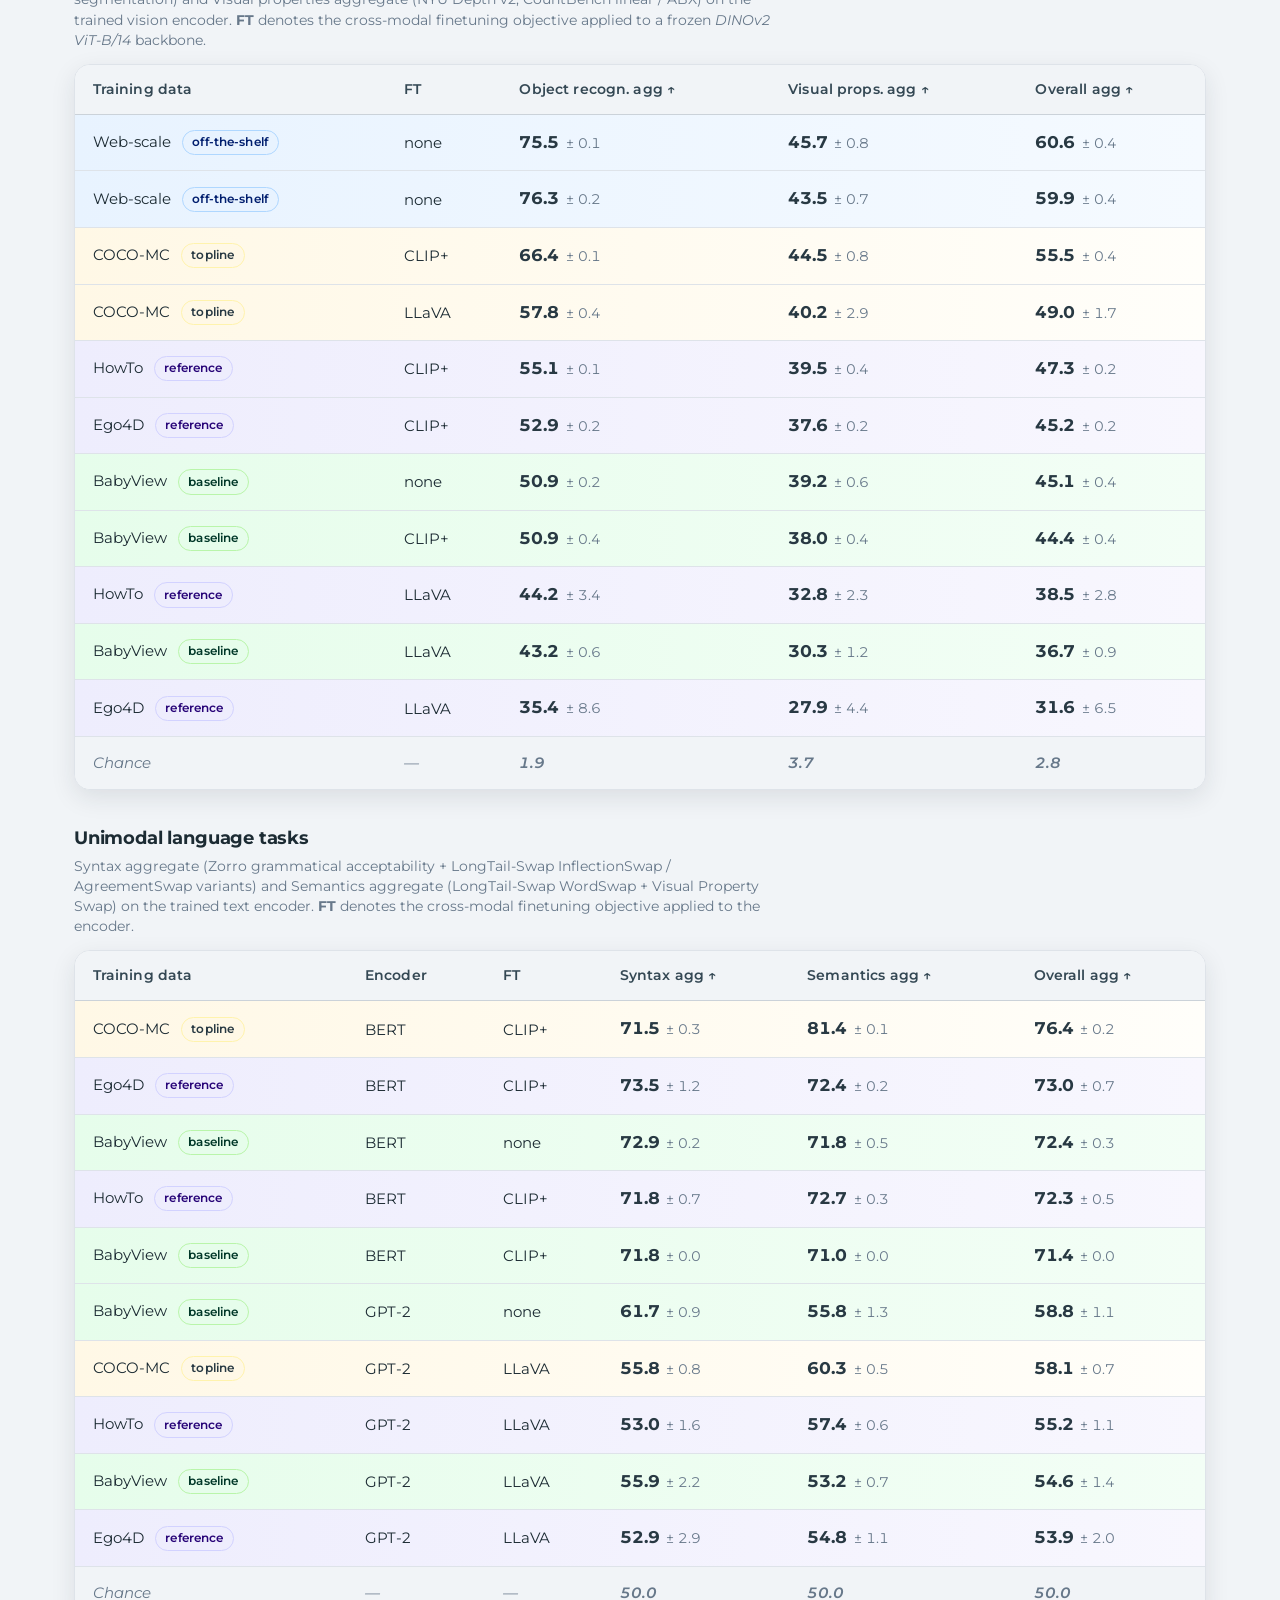
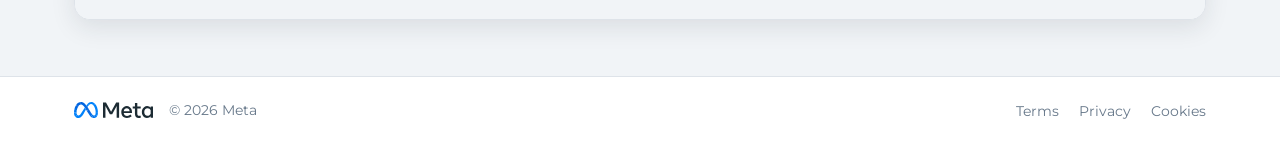
==== commit 224621ca: "Update page Co-authored-by: Dongyan Lin <dongyanl1n@users.noreply.github.com> Co-authored-by: Angel " ====
--- a/docs/leaderboard/leaderboard.html
+++ b/docs/leaderboard/leaderboard.html
@@ -3,10 +3,10 @@
 <head>
   <meta charset="UTF-8" />
   <meta name="viewport" content="width=device-width, initial-scale=1.0" />
-  <title>EgoBabyVLM Leaderboard</title>
+  <title>Leaderboard</title>
   <link rel="preconnect" href="https://fonts.googleapis.com" />
   <link rel="preconnect" href="https://fonts.gstatic.com" crossorigin />
-  <link href="https://fonts.googleapis.com/css2?family=Inter:wght@400;500;600;700;800&family=JetBrains+Mono:wght@400;500&display=swap" rel="stylesheet" />
+  <link rel="stylesheet" href="https://fonts.googleapis.com/css2?family=Montserrat:ital,wght@0,400..700;1,400..500&display=swap" />
   <link rel="stylesheet" href="style.css" />
 </head>
 <body>
@@ -14,11 +14,11 @@
     <div class="hero-bg" aria-hidden="true"></div>
     <div class="container hero-inner">
       <nav class="topnav">
-        <span class="brand">
-          <img src="resources/logo_meta.svg" alt="Meta" class="brand-meta" />
-          <span class="brand-divider" aria-hidden="true"></span>
-          <span class="brand-name">EgoBabyVLM</span>
-        </span>
+        <div class="hero-attribution">
+          <img src="resources/meta_lockup_negative.svg" alt="Meta" class="hero-attribution-logo" />
+          <span class="hero-attribution-divider" aria-hidden="true"></span>
+          <span class="hero-attribution-text">A Meta FAIR release</span>
+        </div>
         <div class="topnav-links">
           <a href="index.html">Home</a>
           <a href="leaderboard.html">Leaderboard</a>
@@ -29,8 +29,7 @@
       <div class="hero-content">
         <h1>Leaderboard</h1>
         <p class="tagline">
-          Mean &plusmn; std across 3 seeds on the
-          <strong>EgoBabyVLM benchmark suite</strong>.
+          Compare submitted methods across the benchmark suite.
         </p>
         <div class="cta-stack">
           <div class="cta">
@@ -46,11 +45,11 @@
           <div class="cta">
             <a class="btn btn-secondary" href="https://databrary.org/volume/1882" target="_blank" rel="noopener noreferrer">
               <svg viewBox="0 0 24 24" fill="none" stroke="currentColor" stroke-width="2" stroke-linecap="round" stroke-linejoin="round" aria-hidden="true"><ellipse cx="12" cy="5" rx="9" ry="3"/><path d="M3 5v14c0 1.66 4 3 9 3s9-1.34 9-3V5"/><path d="M3 12c0 1.66 4 3 9 3s9-1.34 9-3"/></svg>
-              BabyView Dataset
+              BabyView dataset
             </a>
             <a class="btn btn-secondary" href="https://github.com/facebookresearch/egobabyvlm/releases/download/Eval-Data/MachineDevBench.tar" download>
               <svg viewBox="0 0 24 24" fill="none" stroke="currentColor" stroke-width="2" stroke-linecap="round" stroke-linejoin="round" aria-hidden="true"><path d="M21 15v4a2 2 0 0 1-2 2H5a2 2 0 0 1-2-2v-4"/><polyline points="7 10 12 15 17 10"/><line x1="12" y1="15" x2="12" y2="3"/></svg>
-              Machine-DevBench (Eval)
+              Machine-DevBench (eval)
             </a>
           </div>
         </div>
@@ -59,12 +58,6 @@
   </header>
 
   <main class="container">
-    <div class="org-strip" aria-label="Affiliations">
-      <img src="resources/logo_meta.png" alt="Meta" class="logo-wide logo-meta" />
-      <img src="resources/logo_stanford.png" alt="Stanford University" class="logo-wide" />
-      <img src="resources/logo_ens.png" alt="École Normale Supérieure" class="logo-tall" />
-      <img src="resources/logo_utokyo.png" alt="The University of Tokyo" class="logo-wide" />
-    </div>
     <section id="leaderboard">
       <div class="section-head">
         <p class="muted">
@@ -76,6 +69,9 @@
           (Ego4D, HowTo) included for comparison.<br/>
           <span class="pill pill-baseline">baseline</span>
           rows are the official BabyView challenge baselines.
+        </p>
+        <p class="muted" style="margin-top: 0.5rem;">
+          Scores are mean &plusmn; std across 3 seeds unless noted.
         </p>
         <p class="muted" id="lb-status" style="margin-top: 0.5rem;">Loading submissions…</p>
       </div>
@@ -93,10 +89,10 @@
               <th>#</th>
               <th>Model</th>
               <th>Architecture</th>
-              <th>Training Data</th>
-              <th>Lexical Agg ↑</th>
-              <th>Grammatical Agg ↑</th>
-              <th>Overall Agg ↑</th>
+              <th>Training data</th>
+              <th>Lexical agg ↑</th>
+              <th>Grammatical agg ↑</th>
+              <th>Overall agg ↑</th>
             </tr>
           </thead>
           <tbody id="lb-multimodal"></tbody>
@@ -116,11 +112,11 @@
         <table class="leaderboard">
           <thead>
             <tr>
-              <th>Training Data</th>
+              <th>Training data</th>
               <th>FT</th>
-              <th>Object recogn. Agg ↑</th>
-              <th>Visual props. Agg ↑</th>
-              <th>Overall Agg ↑</th>
+              <th>Object recogn. agg ↑</th>
+              <th>Visual props. agg ↑</th>
+              <th>Overall agg ↑</th>
             </tr>
           </thead>
           <tbody id="lb-vision">
@@ -147,12 +143,12 @@
         <table class="leaderboard">
           <thead>
             <tr>
-              <th>Training Data</th>
+              <th>Training data</th>
               <th>Encoder</th>
               <th>FT</th>
-              <th>Syntax Agg ↑</th>
-              <th>Semantics Agg ↑</th>
-              <th>Overall Agg ↑</th>
+              <th>Syntax agg ↑</th>
+              <th>Semantics agg ↑</th>
+              <th>Overall agg ↑</th>
             </tr>
           </thead>
           <tbody id="lb-language">
@@ -172,18 +168,21 @@
 
   <footer>
     <div class="container footer-inner">
-      <p class="footer-copyright">Copyright &copy; Meta Platforms, Inc.</p>
+      <div class="footer-brand">
+        <img src="resources/meta_lockup_positive.svg" alt="Meta" class="footer-logo" />
+        <p class="footer-copyright">&copy; 2026 Meta</p>
+      </div>
       <p class="footer-links">
-        <a href="https://opensource.fb.com/legal/terms/" target="_blank" rel="noopener noreferrer">Terms</a>
-        <a href="https://opensource.fb.com/legal/privacy/" target="_blank" rel="noopener noreferrer">Privacy</a>
-        <a href="https://www.facebook.com/policies/cookies/" target="_blank" rel="noopener noreferrer">Cookies</a>
+        <a href="https://www.facebook.com/terms.php/" target="_blank" rel="noopener noreferrer">Terms</a>
+        <a href="https://www.facebook.com/privacy/policy/" target="_blank" rel="noopener noreferrer">Privacy</a>
+        <a href="https://www.facebook.com/privacy/policies/cookies/" target="_blank" rel="noopener noreferrer">Cookies</a>
       </p>
     </div>
   </footer>
 
   <script>
     // -------------- Leaderboard renderer --------------
-    // Loads submissions/index.json, then each submission JSON, and fills the
+    // Loads submissions/index.json, then each submission JSON and fills the
     // three leaderboard tables.
 
     const SUBMISSIONS_DIR = "submissions/";
--- a/docs/leaderboard/style.css
+++ b/docs/leaderboard/style.css
@@ -7,40 +7,58 @@
  */
 
 :root {
-  /* Meta brand palette — see https://about.meta.com/brand/. */
+  --ink: #1c2b33;
+  --bg: #f1f4f7;
+  --surface: #ffffff;
+  --fg: var(--ink);
+  --muted: #67788a;
+  --border: #dee3e9;
+  --border-strong: #cbd2d9;
+  --accent: #344854;
+  --accent-2: #67788a;
+  --accent-deep: #1c2b33;
+  --accent-soft: #f1f4f7;
+
+  --gray-100: #f1f4f7;
+  --gray-300: #cbd2d9;
+  --gray-600: #67788a;
+  --gray-800: #344854;
+  --gray-900: #283943;
   --meta-blue: #0064e0;
-  --meta-blue-light: #0081fb;
-  --meta-blue-deep: #0050b5;
-  --meta-purple: #9747ff;
-  --meta-pink: #fe385c;
-  --meta-soft-blue: #e7f3ff;
-  --meta-ink: #1c2b33;
-
-  --bg: #f5f8fc;
-  --surface: #ffffff;
-  --fg: var(--meta-ink);
-  --muted: #5e6b75;
-  --border: #dbe3ed;
-  --border-strong: #b8c4d4;
-  --accent: var(--meta-blue);
-  --accent-2: var(--meta-blue-light);
-  --accent-soft: var(--meta-soft-blue);
-  --topline-bg: #fef3c7;
-  --topline-border: #fcd34d;
-  --topline-text: #92400e;
-  --baseline-bg: #ecfdf5;
-  --baseline-border: #6ee7b7;
-  --baseline-text: #065f46;
-  --offshelf-bg: var(--meta-soft-blue);
-  --offshelf-border: #93c5fd;
-  --offshelf-text: #0050b5;
-  --reference-bg: #f5f3ff;
-  --reference-border: #c4b5fd;
-  --reference-text: #5b21b6;
-  --chance-bg: #f1f5f9;
+  --blue-100: #e8f3ff;
+  --blue-300: #afd7ff;
+  --blue-800: #004bb9;
+  --blue-900: #001e6e;
+  --purple-100: #eeedfd;
+  --purple-300: #d2d2ff;
+  --purple-900: #280578;
+  --green-100: #e6fdeb;
+  --green-300: #b9f5aa;
+  --green-900: #003728;
+  --yellow-100: #fff8e6;
+  --yellow-300: #fff3ad;
+  --yellow-500: #ffdc32;
+
+  --topline-bg: var(--yellow-100);
+  --topline-border: var(--yellow-300);
+  --topline-text: var(--gray-900);
+  --baseline-bg: var(--green-100);
+  --baseline-border: var(--green-300);
+  --baseline-text: var(--green-900);
+  --offshelf-bg: var(--blue-100);
+  --offshelf-border: var(--blue-300);
+  --offshelf-text: var(--blue-900);
+  --reference-bg: var(--purple-100);
+  --reference-border: var(--purple-300);
+  --reference-text: var(--purple-900);
+  --chance-bg: var(--gray-100);
   --shadow-sm: 0 1px 2px rgba(28, 43, 51, 0.08);
   --shadow-md: 0 8px 24px rgba(28, 43, 51, 0.10);
-  --shadow-lg: 0 24px 48px -12px rgba(0, 100, 224, 0.22);
+  --shadow-lg: 0 24px 48px -12px rgba(28, 43, 51, 0.22);
+
+  --font-sans: "Optimistic", "Montserrat", "Helvetica", "Arial", sans-serif;
+  --font-mono: ui-monospace, SFMono-Regular, Menlo, Monaco, Consolas,
+    "Liberation Mono", "Courier New", monospace;
 }
 
 * { box-sizing: border-box; }
@@ -49,30 +67,12 @@
 
 body {
   margin: 0;
-  font-family: "Inter", -apple-system, BlinkMacSystemFont, "Segoe UI", Roboto,
-    Helvetica, Arial, sans-serif;
+  font-family: var(--font-sans);
   color: var(--fg);
   background: var(--bg);
-  line-height: 1.6;
+  line-height: 1.4;
   -webkit-font-smoothing: antialiased;
   -moz-osx-font-smoothing: grayscale;
-}
-
-/* Top branded accent stripe — Meta infinity gradient on every page. */
-body::before {
-  content: "";
-  position: fixed;
-  top: 0;
-  left: 0;
-  right: 0;
-  height: 5px;
-  background: linear-gradient(90deg,
-    var(--meta-blue) 0%,
-    var(--meta-blue-light) 30%,
-    var(--meta-purple) 65%,
-    var(--meta-pink) 100%);
-  z-index: 100;
-  pointer-events: none;
 }
 
 .container {
@@ -81,7 +81,6 @@
   padding: 0 1.5rem;
 }
 
-/* ---------- Hero ---------- */
 .hero {
   position: relative;
   color: #fff;
@@ -94,94 +93,17 @@
 .hero-bg {
   position: absolute;
   inset: 0;
-  background:
-    radial-gradient(1100px 600px at 80% -10%, rgba(151, 71, 255, 0.55), transparent 60%),
-    radial-gradient(900px 500px at 0% 20%, rgba(0, 129, 251, 0.6), transparent 60%),
-    radial-gradient(700px 400px at 100% 100%, rgba(254, 56, 92, 0.28), transparent 65%),
-    linear-gradient(135deg, #03143a 0%, #0050b5 55%, #0064e0 100%);
+  background: var(--accent-deep);
   z-index: -1;
-}
-
-.hero-bg::after {
-  content: "";
-  position: absolute;
-  inset: 0;
-  background-image:
-    radial-gradient(rgba(255, 255, 255, 0.08) 1px, transparent 1px);
-  background-size: 22px 22px;
-  opacity: 0.4;
-  mask-image: linear-gradient(to bottom, black 30%, transparent 100%);
 }
 
 .topnav {
   display: flex;
   justify-content: space-between;
   align-items: center;
+  gap: 1.5rem;
   padding: 0.25rem 0 2.5rem;
 }
-
-/* ---------- Affiliations / org logo strip ---------- */
-/* Placed on the light section between the hero and main content so the
-   logos display in their original colors without needing a white pill. */
-.org-strip {
-  display: flex;
-  align-items: center;
-  justify-content: space-between;
-  flex-wrap: wrap;
-  gap: 1.75rem 2.5rem;
-  padding: 1.25rem 0 1.5rem;
-  margin: 0 0 2rem;
-  border-bottom: 1px solid var(--border);
-}
-
-.org-strip img {
-  display: block;
-  width: auto;
-  object-fit: contain;
-  flex: 0 0 auto;
-  opacity: 0.95;
-  transition: opacity 0.15s ease;
-}
-
-.org-strip img:hover { opacity: 1; }
-
-/* Wide horizontal text logos (Meta, Stanford, UTokyo). */
-.org-strip img.logo-wide { height: 40px; }
-
-/* The Meta wordmark is visually heavier than the other wide logos at the
-   same height; shrink it slightly so the strip reads more evenly. */
-.org-strip img.logo-wide.logo-meta { height: 28px; }
-
-/* Tall / square logos (ENS). Nudged up a few px so its visual center
-   aligns better with the wide wordmarks. */
-.org-strip img.logo-tall { height: 68px; transform: translateY(-6px); }
-
-.brand {
-  display: inline-flex;
-  align-items: center;
-  gap: 0.7rem;
-  font-weight: 700;
-  letter-spacing: -0.01em;
-  color: #fff;
-  text-decoration: none;
-}
-
-.brand-meta {
-  height: 22px;
-  width: auto;
-  display: block;
-  /* Force the Meta wordmark to white so it reads on the dark hero. */
-  filter: brightness(0) invert(1);
-}
-
-.brand-divider {
-  display: inline-block;
-  width: 1px;
-  height: 22px;
-  background: rgba(255, 255, 255, 0.35);
-}
-
-.brand-name { font-size: 1rem; font-weight: 700; }
 
 .topnav-links a {
   color: rgba(255, 255, 255, 0.85);
@@ -192,10 +114,36 @@
   transition: color 0.15s ease;
 }
 .topnav-links a:hover { color: #fff; }
+.topnav-links a:first-child { margin-left: 0; }
+
+.hero-attribution {
+  display: inline-flex;
+  align-items: center;
+  gap: 1rem;
+}
+
+.hero-attribution-logo {
+  height: 16px;
+  width: auto;
+  display: block;
+}
+
+.hero-attribution-divider {
+  display: inline-block;
+  width: 1px;
+  height: 16px;
+  background: rgba(255, 255, 255, 0.28);
+}
+
+.hero-attribution-text {
+  font-size: 0.95rem;
+  font-weight: 500;
+  letter-spacing: 0.01em;
+  color: rgba(255, 255, 255, 0.92);
+}
 
 .hero-content { max-width: 760px; }
 
-/* Wider variant for landing-page hero (less vertical space). */
 .hero-content-wide { max-width: 1040px; }
 .hero-content-wide .tagline,
 .hero-content-wide .paper-subtitle,
@@ -204,42 +152,34 @@
 .hero-content-wide .contrib-notes { max-width: 100%; }
 
 .hero h1 {
-  font-size: clamp(2.25rem, 4.5vw, 3.5rem);
+  font-size: clamp(2rem, 4vw, 2.75rem);
   margin: 0 0 1rem;
-  letter-spacing: -0.03em;
-  font-weight: 800;
-  background: linear-gradient(110deg,
-    #ffffff 0%,
-    #cfe1ff 30%,
-    var(--meta-blue-light) 55%,
-    var(--meta-purple) 80%,
-    var(--meta-pink) 100%);
-  -webkit-background-clip: text;
-  background-clip: text;
-  color: transparent;
+  letter-spacing: -0.02em;
+  line-height: 1.1;
+  font-weight: 500;
+  color: #fff;
 }
 
 .tagline {
   font-size: 1.15rem;
-  color: #d6e7ff;
+  color: rgba(255, 255, 255, 0.85);
   margin: 0 0 2rem;
   max-width: 60ch;
 }
 
 .paper-subtitle {
   font-size: 1.05rem;
-  color: #b8d4ff;
+  color: rgba(255, 255, 255, 0.75);
   font-style: italic;
   margin: -0.5rem 0 1.25rem;
   max-width: 70ch;
   font-weight: 500;
 }
 
-/* ---------- Authors / affiliations ---------- */
 .authors {
   margin: 0 0 0.85rem;
   font-size: 0.98rem;
-  color: #e0edff;
+  color: rgba(255, 255, 255, 0.9);
   line-height: 1.7;
   max-width: 78ch;
 }
@@ -251,9 +191,9 @@
 }
 
 .authors .author a {
-  color: #8fb8ff;
+  color: rgba(255, 255, 255, 0.85);
   text-decoration: none;
-  border-bottom: 1px dotted rgba(143, 184, 255, 0.5);
+  border-bottom: 1px dotted rgba(255, 255, 255, 0.5);
 }
 .authors .author a:hover { color: #fff; border-bottom-color: #fff; }
 
@@ -261,7 +201,7 @@
 .affiliations sup,
 .contrib-notes sup {
   font-size: 0.7em;
-  color: #b8d4ff;
+  color: rgba(255, 255, 255, 0.75);
   margin-left: 0.05em;
 }
 
@@ -270,7 +210,7 @@
   flex-wrap: wrap;
   gap: 0.25rem 1.1rem;
   font-size: 0.86rem;
-  color: #b8d4ff;
+  color: rgba(255, 255, 255, 0.75);
   margin: 0 0 0.5rem;
   max-width: 78ch;
 }
@@ -280,13 +220,13 @@
   flex-wrap: wrap;
   gap: 0.25rem 1.1rem;
   font-size: 0.82rem;
-  color: rgba(184, 212, 255, 0.85);
+  color: rgba(255, 255, 255, 0.7);
   margin: 0 0 1.75rem;
   max-width: 78ch;
 }
 
 .contrib-notes a {
-  color: #b8d4ff;
+  color: rgba(255, 255, 255, 0.75);
 }
 .contrib-notes a:hover { color: #fff; }
 
@@ -297,7 +237,6 @@
   align-items: center;
 }
 
-/* Stack of CTA rows (e.g. row 1: Paper/Code/Leaderboard, row 2: datasets). */
 .cta-stack {
   display: flex;
   flex-direction: column;
@@ -320,14 +259,14 @@
 .btn svg { width: 18px; height: 18px; }
 
 .btn-primary {
-  background: linear-gradient(135deg, var(--meta-blue) 0%, var(--meta-blue-light) 100%);
-  color: #fff;
-  box-shadow: 0 8px 20px rgba(0, 100, 224, 0.4);
+  background: #fff;
+  color: var(--accent-deep);
+  box-shadow: 0 8px 20px rgba(0, 0, 0, 0.25);
 }
 
 .btn-primary:hover {
   transform: translateY(-1px);
-  box-shadow: 0 12px 28px rgba(0, 100, 224, 0.55);
+  box-shadow: 0 12px 28px rgba(0, 0, 0, 0.35);
 }
 
 .btn-secondary {
@@ -341,59 +280,25 @@
 }
 
 .btn-github {
-  background: linear-gradient(135deg, #f59e0b, #ef4444);
-  color: #fff;
-  box-shadow: 0 8px 20px rgba(239, 68, 68, 0.32);
+  background: #fff;
+  color: var(--accent-deep);
+  box-shadow: 0 8px 20px rgba(0, 0, 0, 0.25);
 }
 
 .btn-github:hover {
   transform: translateY(-1px);
-  box-shadow: 0 12px 28px rgba(239, 68, 68, 0.42);
+  box-shadow: 0 12px 28px rgba(0, 0, 0, 0.35);
 }
 
 .btn-leaderboard {
-  position: relative;
-  overflow: hidden;
-  background:
-    linear-gradient(180deg, rgba(255, 255, 255, 0.18) 0%, rgba(255, 255, 255, 0) 55%),
-    linear-gradient(135deg, var(--meta-blue-light) 0%, var(--meta-purple) 55%, var(--meta-pink) 100%);
-  color: #fff;
-  border: 1px solid rgba(255, 255, 255, 0.28);
-  box-shadow:
-    0 10px 24px rgba(0, 129, 251, 0.35),
-    0 2px 6px rgba(254, 56, 92, 0.25),
-    inset 0 1px 0 rgba(255, 255, 255, 0.35);
-  text-shadow: 0 1px 1px rgba(15, 23, 42, 0.18);
-}
-
-.btn-leaderboard svg {
-  filter: drop-shadow(0 1px 1px rgba(15, 23, 42, 0.25));
-}
-
-.btn-leaderboard::after {
-  content: "";
-  position: absolute;
-  inset: 0;
-  border-radius: inherit;
-  background: linear-gradient(120deg, transparent 30%, rgba(255, 255, 255, 0.35) 50%, transparent 70%);
-  background-size: 200% 100%;
-  background-position: 200% 0;
-  opacity: 0;
-  transition: opacity 0.2s ease, background-position 0.6s ease;
-  pointer-events: none;
+  background: #fff;
+  color: var(--accent-deep);
+  box-shadow: 0 8px 20px rgba(0, 0, 0, 0.25);
 }
 
 .btn-leaderboard:hover {
-  transform: translateY(-2px);
-  box-shadow:
-    0 16px 34px rgba(151, 71, 255, 0.45),
-    0 4px 10px rgba(254, 56, 92, 0.35),
-    inset 0 1px 0 rgba(255, 255, 255, 0.45);
-}
-
-.btn-leaderboard:hover::after {
-  opacity: 1;
-  background-position: -50% 0;
+  transform: translateY(-1px);
+  box-shadow: 0 12px 28px rgba(0, 0, 0, 0.35);
 }
 
 .hero-stats {
@@ -412,13 +317,11 @@
   letter-spacing: -0.02em;
 }
 .stat-label {
-  font-size: 0.82rem;
-  color: rgba(184, 212, 255, 0.85);
-  letter-spacing: 0.04em;
-  text-transform: uppercase;
-}
-
-/* ---------- Sections ---------- */
+  font-size: 0.88rem;
+  color: rgba(255, 255, 255, 0.75);
+  letter-spacing: 0.01em;
+}
+
 main { padding-bottom: 4rem; }
 
 section { margin-bottom: 3.5rem; }
@@ -434,7 +337,7 @@
   font-size: 1.05rem;
   font-weight: 600;
   margin: 0 0 0.5rem;
-  color: #1e293b;
+  color: var(--ink);
 }
 
 p { margin: 0 0 1rem; }
@@ -443,19 +346,20 @@
 
 code {
   background: var(--accent-soft);
-  color: var(--meta-blue-deep);
+  color: var(--accent-deep);
   padding: 0.12rem 0.4rem;
   border-radius: 5px;
   font-size: 0.88em;
-  font-family: "JetBrains Mono", ui-monospace, SFMono-Regular, Menlo, monospace;
-}
-
-a { color: var(--accent); }
+  font-family: var(--font-mono);
+}
+
+:where(a:not(.btn)) { color: var(--meta-blue); }
+:where(a:not(.btn)):hover { color: var(--blue-800); }
 
 .card {
   background: var(--surface);
   border: 1px solid var(--border);
-  border-left: 4px solid var(--meta-blue);
+  border-left: 4px solid var(--accent);
   border-radius: 16px;
   padding: 1.75rem 2rem;
   box-shadow: var(--shadow-sm);
@@ -466,11 +370,11 @@
   max-width: 100%;
   box-sizing: border-box;
   overflow-x: auto;
-  background: #0f172a;
-  color: #e2e8f0;
+  background: var(--ink);
+  color: var(--accent-soft);
   padding: 0.85rem 1rem;
   border-radius: 10px;
-  font-family: "JetBrains Mono", monospace;
+  font-family: var(--font-mono);
   font-size: 0.86rem;
   margin: 0.85rem 0;
 }
@@ -479,7 +383,6 @@
 
 .section-head { margin-bottom: 1.25rem; }
 
-/* ---------- Steps ---------- */
 .steps {
   display: grid;
   grid-template-columns: repeat(auto-fit, minmax(220px, 1fr));
@@ -493,10 +396,6 @@
   padding: 1.4rem 1.4rem 1.5rem;
   box-shadow: var(--shadow-sm);
   transition: transform 0.15s ease, box-shadow 0.15s ease, border-color 0.15s ease;
-  /* Grid tracks default to min-content width, which lets long unbreakable
-     strings (e.g. <code>core/protocols/feature_extractor.py</code>) push
-     the card past its column. Setting min-width: 0 + overflow-wrap:
-     anywhere lets the text wrap mid-token when needed. */
   min-width: 0;
   overflow-wrap: anywhere;
 }
@@ -517,21 +416,19 @@
   width: 32px;
   height: 32px;
   border-radius: 8px;
-  background: linear-gradient(135deg, var(--meta-blue) 0%, var(--meta-blue-light) 100%);
+  background: var(--accent);
   color: #fff;
   font-weight: 700;
   font-size: 0.9rem;
   margin-bottom: 0.85rem;
-  box-shadow: 0 4px 10px rgba(0, 100, 224, 0.35);
 }
 
 .step p {
   font-size: 0.93rem;
-  color: #334155;
+  color: var(--accent);
   margin: 0;
 }
 
-/* ---------- Leaderboard ---------- */
 .table-wrap {
   background: var(--surface);
   border: 1px solid var(--border);
@@ -557,12 +454,11 @@
 table.leaderboard tbody tr:last-child td { border-bottom: none; }
 
 table.leaderboard thead th {
-  background: #f8fafc;
+  background: var(--gray-100);
   font-weight: 600;
-  color: #475569;
-  font-size: 0.8rem;
-  letter-spacing: 0.06em;
-  text-transform: uppercase;
+  color: var(--gray-800);
+  font-size: 0.85rem;
+  letter-spacing: 0.01em;
   border-bottom: 1px solid var(--border-strong);
 }
 
@@ -570,27 +466,27 @@
   transition: background 0.12s ease;
 }
 
-table.leaderboard tbody tr:hover { background: #f8fafc; }
+table.leaderboard tbody tr:hover { background: var(--gray-100); }
 
 tr.topline {
-  background: linear-gradient(90deg, var(--topline-bg) 0%, #fffbeb 100%);
-}
-tr.topline:hover { background: #fde68a; }
+  background: linear-gradient(90deg, var(--topline-bg) 0%, #fffefa 100%);
+}
+tr.topline:hover { background: var(--yellow-300); }
 
 tr.baseline {
-  background: linear-gradient(90deg, var(--baseline-bg) 0%, #f0fdf4 100%);
-}
-tr.baseline:hover { background: #d1fae5; }
+  background: linear-gradient(90deg, var(--baseline-bg) 0%, #f3fef6 100%);
+}
+tr.baseline:hover { background: var(--green-300); }
 
 tr.offshelf {
-  background: linear-gradient(90deg, var(--offshelf-bg) 0%, #f5f9ff 100%);
-}
-tr.offshelf:hover { background: #dbeafe; }
+  background: linear-gradient(90deg, var(--offshelf-bg) 0%, #f5faff 100%);
+}
+tr.offshelf:hover { background: var(--blue-300); }
 
 tr.reference {
-  background: linear-gradient(90deg, var(--reference-bg) 0%, #faf8ff 100%);
-}
-tr.reference:hover { background: #ede9fe; }
+  background: linear-gradient(90deg, var(--reference-bg) 0%, #f8f7fe 100%);
+}
+tr.reference:hover { background: var(--purple-300); }
 
 tr.chance {
   background: var(--chance-bg);
@@ -602,7 +498,7 @@
 .score {
   font-weight: 700;
   font-size: 1.05rem;
-  color: #0f172a;
+  color: var(--gray-900);
   font-variant-numeric: tabular-nums;
 }
 
@@ -615,11 +511,10 @@
 
 .pill {
   display: inline-block;
-  font-size: 0.7rem;
+  font-size: 0.75rem;
   font-weight: 600;
-  letter-spacing: 0.06em;
-  text-transform: uppercase;
-  padding: 0.2rem 0.55rem;
+  letter-spacing: 0.01em;
+  padding: 0.2rem 0.6rem;
   border-radius: 999px;
   margin-left: 0.45rem;
   vertical-align: middle;
@@ -650,11 +545,10 @@
   border-color: var(--reference-border);
 }
 
-/* ---------- Table titles ---------- */
 .table-title {
   font-size: 1.1rem;
   font-weight: 700;
-  color: #1e293b;
+  color: var(--ink);
   margin: 2.25rem 0 0.35rem;
   letter-spacing: -0.01em;
 }
@@ -667,13 +561,11 @@
   max-width: 78ch;
 }
 
-/* ---------- Submit list ---------- */
 #submit ul {
   margin: 0.5rem 0 0.75rem;
   padding-left: 1.2rem;
 }
 
-/* ---------- Eval families list (About card) ---------- */
 .eval-families {
   list-style: none;
   padding: 0;
@@ -683,9 +575,9 @@
 }
 
 .eval-families > li {
-  background: #f8fafc;
+  background: var(--accent-soft);
   border: 1px solid var(--border);
-  border-left: 3px solid var(--meta-blue);
+  border-left: 3px solid var(--accent);
   border-radius: 10px;
   padding: 0.85rem 1.1rem;
 }
@@ -693,7 +585,7 @@
 .eval-families > li > strong {
   display: block;
   font-size: 1rem;
-  color: var(--meta-blue-deep);
+  color: var(--accent-deep);
   margin-bottom: 0.4rem;
 }
 
@@ -707,13 +599,13 @@
 
 .eval-families ul li {
   font-size: 0.93rem;
-  color: #334155;
+  color: var(--accent);
   line-height: 1.55;
 }
 
 .eval-families .grp {
   font-weight: 600;
-  color: #1e293b;
+  color: var(--ink);
   margin-right: 0.25rem;
 }
 
@@ -724,7 +616,6 @@
   font-style: italic;
 }
 
-/* ---------- Footer ---------- */
 footer {
   border-top: 1px solid var(--border);
   padding: 1.5rem 0;
@@ -739,9 +630,24 @@
   gap: 0.6rem 1.5rem;
 }
 
+.footer-brand {
+  display: inline-flex;
+  align-items: center;
+  gap: 1rem;
+}
+
+.footer-logo {
+  height: 16px;
+  width: auto;
+  display: block;
+  margin-top: -1px;
+}
+
 .footer-copyright {
   font-size: 0.9rem;
   color: var(--muted);
+  margin: 0;
+  line-height: 1;
 }
 
 .footer-links {
@@ -764,16 +670,19 @@
 
 footer p { margin: 0; font-size: 0.9rem; color: var(--muted); }
 
-/* ---------- Responsive ---------- */
 @media (max-width: 720px) {
-  .topnav { padding-bottom: 1.75rem; }
+  .topnav {
+    padding-bottom: 1.75rem;
+    flex-wrap: wrap;
+    row-gap: 0.5rem;
+    align-items: last baseline;
+  }
   .topnav-links a { margin-left: 0.95rem; font-size: 0.88rem; }
-  .brand-name { display: none; }
-
-  .org-strip { gap: 1rem 1.25rem; padding: 0.6rem 0.9rem; justify-content: center; }
-  .org-strip img.logo-wide { height: 26px; }
-  .org-strip img.logo-wide.logo-meta { height: 19px; }
-  .org-strip img.logo-tall { height: 44px; transform: translateY(-4px); }
+
+  .hero-attribution { gap: 0.75rem; }
+  .hero-attribution-logo { height: 14px; }
+  .hero-attribution-divider { height: 14px; }
+  .hero-attribution-text { font-size: 0.8rem; }
 
   .hero { padding: 1.5rem 0 4rem; }
   .hero-stats { gap: 1.5rem; }
